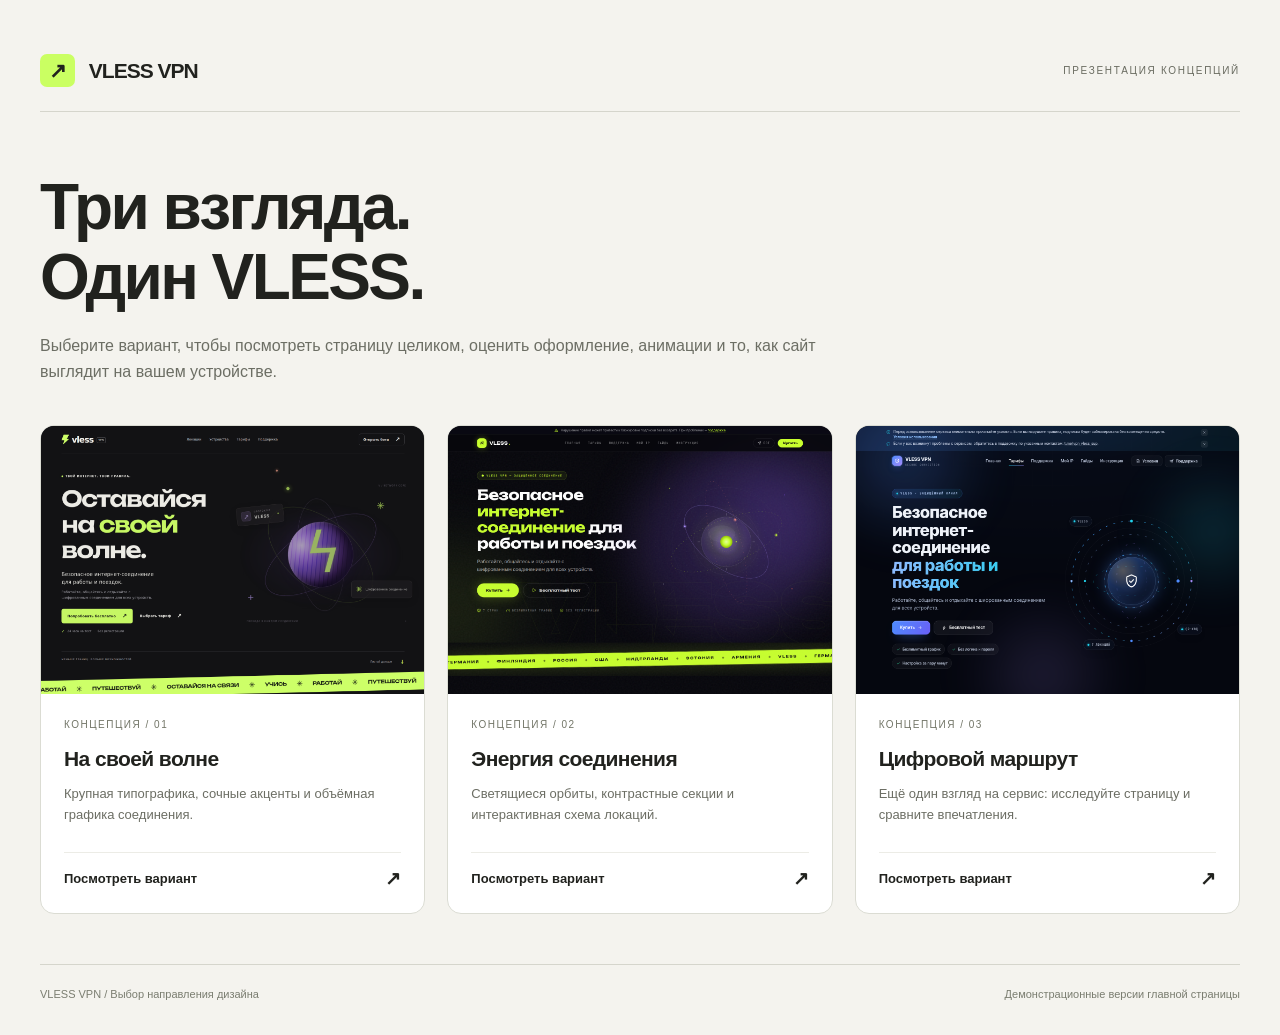
==== index.html @ c6b58009 "Publish three VLESS VPN design concepts" ====
<!doctype html>
<html lang="ru">
<head>
  <meta charset="utf-8">
  <meta name="viewport" content="width=device-width,initial-scale=1">
  <meta name="robots" content="noindex,nofollow">
  <meta name="theme-color" content="#f4f3ee">
  <title>VLESS VPN — варианты дизайна</title>
  <style>
    *{box-sizing:border-box}body{margin:0;background:#f4f3ee;color:#21221e;font:16px/1.6 Arial,Helvetica,sans-serif}main{max-width:1320px;margin:auto;padding:54px 40px 32px}header{display:flex;justify-content:space-between;align-items:center;border-bottom:1px solid #d5d5cc;padding-bottom:23px;gap:20px}.brand{font-weight:800;font-size:21px;letter-spacing:-1px}.brand span{background:#caff62;border-radius:7px;padding:5px 9px;margin-right:9px}.label{font-size:10px;letter-spacing:1.7px;text-transform:uppercase;color:#696b60}.intro{padding:60px 0 40px;max-width:790px}h1{font-size:clamp(36px,5vw,64px);line-height:1.1;letter-spacing:-2.6px;margin:0 0 21px}p{margin:0;color:#6c6e64}.grid{display:grid;grid-template-columns:repeat(3,1fr);gap:22px}.card{display:flex;flex-direction:column;border:1px solid #dbdcd3;background:#fff;border-radius:14px;overflow:hidden;transition:transform .2s,box-shadow .2s;color:inherit;text-decoration:none}.card:hover{transform:translateY(-5px);box-shadow:0 14px 34px #22220e0e}.card:focus-visible{outline:3px solid #7d5bd6;outline-offset:5px}.image{aspect-ratio:1.43;background:#17151f;overflow:hidden}.image img{width:100%;height:100%;object-fit:cover;object-position:top;display:block}.content{padding:23px;display:flex;flex-direction:column;flex:1}.number{font-size:10px;letter-spacing:1.5px;color:#727567}h2{font-size:21px;letter-spacing:-.6px;margin:9px 0}.content p{font-size:13px;margin-bottom:26px}.cta{margin-top:auto;border-top:1px solid #ecece6;padding-top:16px;font-size:13px;font-weight:700;display:flex;justify-content:space-between;gap:15px}.arrow{font-size:19px;line-height:1}footer{margin-top:50px;border-top:1px solid #d5d5cc;padding-top:21px;display:flex;justify-content:space-between;gap:20px;font-size:11px;color:#7a7d70}@media(max-width:900px){main{padding:28px 22px}.grid{grid-template-columns:1fr;max-width:640px}.intro{padding:45px 0 30px}h1{letter-spacing:-1.5px}.card{display:grid;grid-template-columns:1fr 1fr}.image{aspect-ratio:auto;min-height:235px}.content{padding:21px}.content p{margin-bottom:20px}}@media(max-width:480px){header .label{font-size:8px;letter-spacing:.8px}.card{display:flex}.image{aspect-ratio:1.43;min-height:0}.intro p{font-size:14px}footer{flex-direction:column;gap:7px}}@media(prefers-reduced-motion:reduce){.card{transition:none}}
  </style>
</head>
<body><main>
  <header><div class="brand"><span>↗</span> VLESS VPN</div><span class="label">Презентация концепций</span></header>
  <section class="intro"><h1>Три взгляда.<br>Один VLESS.</h1><p>Выберите вариант, чтобы посмотреть страницу целиком, оценить оформление, анимации и то, как сайт выглядит на вашем устройстве.</p></section>
  <div class="grid">
    <a class="card" href="variant1/"><div class="image"><img src="variant1/preview-desktop.png" alt="Первый вариант: крупная типографика, лайм и объёмное фиолетовое ядро" width="1440" height="1000"></div><div class="content"><span class="number">КОНЦЕПЦИЯ / 01</span><h2>На своей волне</h2><p>Крупная типографика, сочные акценты и объёмная графика соединения.</p><span class="cta">Посмотреть вариант <span class="arrow">↗</span></span></div></a>
    <a class="card" href="variant2/"><div class="image"><img src="variant2/preview-desktop.png" alt="Второй вариант: светящиеся орбиты, тёмный фон и яркие цветовые секции" width="1440" height="1000"></div><div class="content"><span class="number">КОНЦЕПЦИЯ / 02</span><h2>Энергия соединения</h2><p>Светящиеся орбиты, контрастные секции и интерактивная схема локаций.</p><span class="cta">Посмотреть вариант <span class="arrow">↗</span></span></div></a>
    <a class="card" href="variant3/"><div class="image"><img src="variant3/preview-desktop.png" alt="Третий вариант дизайна VLESS VPN" width="1440" height="1000"></div><div class="content"><span class="number">КОНЦЕПЦИЯ / 03</span><h2>Цифровой маршрут</h2><p>Ещё один взгляд на сервис: исследуйте страницу и сравните впечатления.</p><span class="cta">Посмотреть вариант <span class="arrow">↗</span></span></div></a>
  </div>
  <footer><span>VLESS VPN / Выбор направления дизайна</span><span>Демонстрационные версии главной страницы</span></footer>
</main></body>
</html>
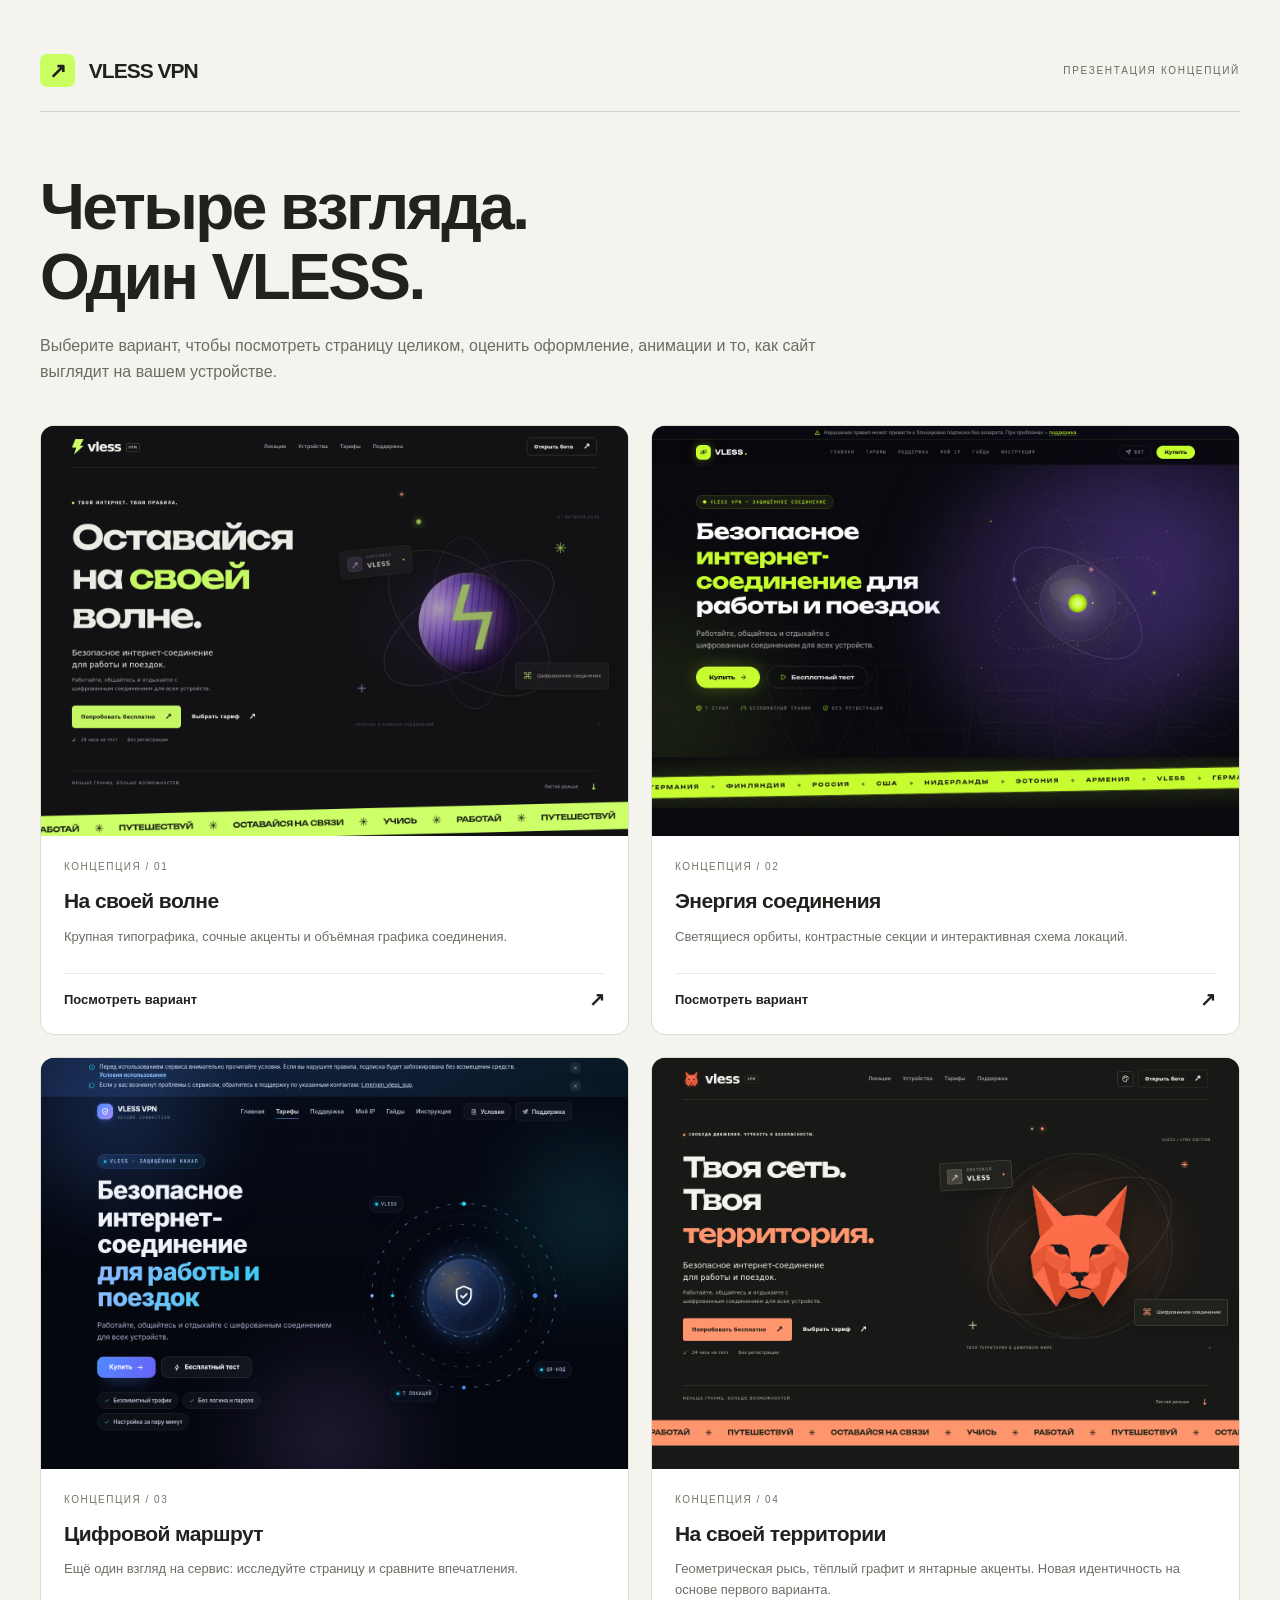
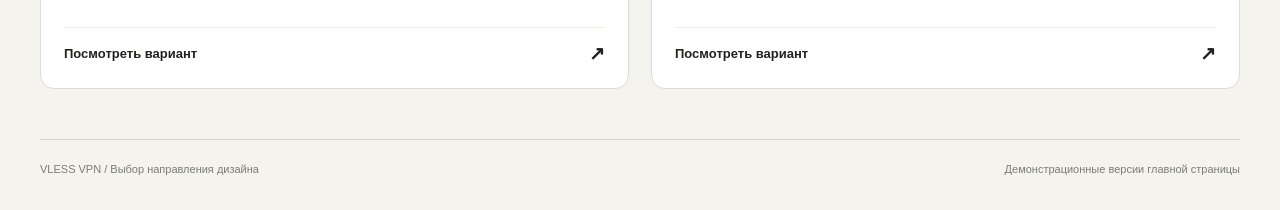
==== commit 96dbcf02: "Add a fourth concept with geometric lynx branding" ====
--- a/index.html
+++ b/index.html
@@ -8,15 +8,17 @@
   <title>VLESS VPN — варианты дизайна</title>
   <style>
     *{box-sizing:border-box}body{margin:0;background:#f4f3ee;color:#21221e;font:16px/1.6 Arial,Helvetica,sans-serif}main{max-width:1320px;margin:auto;padding:54px 40px 32px}header{display:flex;justify-content:space-between;align-items:center;border-bottom:1px solid #d5d5cc;padding-bottom:23px;gap:20px}.brand{font-weight:800;font-size:21px;letter-spacing:-1px}.brand span{background:#caff62;border-radius:7px;padding:5px 9px;margin-right:9px}.label{font-size:10px;letter-spacing:1.7px;text-transform:uppercase;color:#696b60}.intro{padding:60px 0 40px;max-width:790px}h1{font-size:clamp(36px,5vw,64px);line-height:1.1;letter-spacing:-2.6px;margin:0 0 21px}p{margin:0;color:#6c6e64}.grid{display:grid;grid-template-columns:repeat(3,1fr);gap:22px}.card{display:flex;flex-direction:column;border:1px solid #dbdcd3;background:#fff;border-radius:14px;overflow:hidden;transition:transform .2s,box-shadow .2s;color:inherit;text-decoration:none}.card:hover{transform:translateY(-5px);box-shadow:0 14px 34px #22220e0e}.card:focus-visible{outline:3px solid #7d5bd6;outline-offset:5px}.image{aspect-ratio:1.43;background:#17151f;overflow:hidden}.image img{width:100%;height:100%;object-fit:cover;object-position:top;display:block}.content{padding:23px;display:flex;flex-direction:column;flex:1}.number{font-size:10px;letter-spacing:1.5px;color:#727567}h2{font-size:21px;letter-spacing:-.6px;margin:9px 0}.content p{font-size:13px;margin-bottom:26px}.cta{margin-top:auto;border-top:1px solid #ecece6;padding-top:16px;font-size:13px;font-weight:700;display:flex;justify-content:space-between;gap:15px}.arrow{font-size:19px;line-height:1}footer{margin-top:50px;border-top:1px solid #d5d5cc;padding-top:21px;display:flex;justify-content:space-between;gap:20px;font-size:11px;color:#7a7d70}@media(max-width:900px){main{padding:28px 22px}.grid{grid-template-columns:1fr;max-width:640px}.intro{padding:45px 0 30px}h1{letter-spacing:-1.5px}.card{display:grid;grid-template-columns:1fr 1fr}.image{aspect-ratio:auto;min-height:235px}.content{padding:21px}.content p{margin-bottom:20px}}@media(max-width:480px){header .label{font-size:8px;letter-spacing:.8px}.card{display:flex}.image{aspect-ratio:1.43;min-height:0}.intro p{font-size:14px}footer{flex-direction:column;gap:7px}}@media(prefers-reduced-motion:reduce){.card{transition:none}}
+    .grid{grid-template-columns:repeat(2,minmax(0,1fr))}@media(max-width:900px){.grid{grid-template-columns:1fr}}
   </style>
 </head>
 <body><main>
   <header><div class="brand"><span>↗</span> VLESS VPN</div><span class="label">Презентация концепций</span></header>
-  <section class="intro"><h1>Три взгляда.<br>Один VLESS.</h1><p>Выберите вариант, чтобы посмотреть страницу целиком, оценить оформление, анимации и то, как сайт выглядит на вашем устройстве.</p></section>
+  <section class="intro"><h1>Четыре взгляда.<br>Один VLESS.</h1><p>Выберите вариант, чтобы посмотреть страницу целиком, оценить оформление, анимации и то, как сайт выглядит на вашем устройстве.</p></section>
   <div class="grid">
     <a class="card" href="variant1/"><div class="image"><img src="variant1/preview-desktop.png" alt="Первый вариант: крупная типографика, лайм и объёмное фиолетовое ядро" width="1440" height="1000"></div><div class="content"><span class="number">КОНЦЕПЦИЯ / 01</span><h2>На своей волне</h2><p>Крупная типографика, сочные акценты и объёмная графика соединения.</p><span class="cta">Посмотреть вариант <span class="arrow">↗</span></span></div></a>
     <a class="card" href="variant2/"><div class="image"><img src="variant2/preview-desktop.png" alt="Второй вариант: светящиеся орбиты, тёмный фон и яркие цветовые секции" width="1440" height="1000"></div><div class="content"><span class="number">КОНЦЕПЦИЯ / 02</span><h2>Энергия соединения</h2><p>Светящиеся орбиты, контрастные секции и интерактивная схема локаций.</p><span class="cta">Посмотреть вариант <span class="arrow">↗</span></span></div></a>
     <a class="card" href="variant3/"><div class="image"><img src="variant3/preview-desktop.png" alt="Третий вариант дизайна VLESS VPN" width="1440" height="1000"></div><div class="content"><span class="number">КОНЦЕПЦИЯ / 03</span><h2>Цифровой маршрут</h2><p>Ещё один взгляд на сервис: исследуйте страницу и сравните впечатления.</p><span class="cta">Посмотреть вариант <span class="arrow">↗</span></span></div></a>
+    <a class="card" href="variant4/"><div class="image"><img src="variant4/preview-desktop.png" alt="Четвёртый вариант: геометрическая рысь, тёплый графит и оранжевые акценты" width="1440" height="1000"></div><div class="content"><span class="number">КОНЦЕПЦИЯ / 04</span><h2>На своей территории</h2><p>Геометрическая рысь, тёплый графит и янтарные акценты. Новая идентичность на основе первого варианта.</p><span class="cta">Посмотреть вариант <span class="arrow">↗</span></span></div></a>
   </div>
   <footer><span>VLESS VPN / Выбор направления дизайна</span><span>Демонстрационные версии главной страницы</span></footer>
 </main></body>
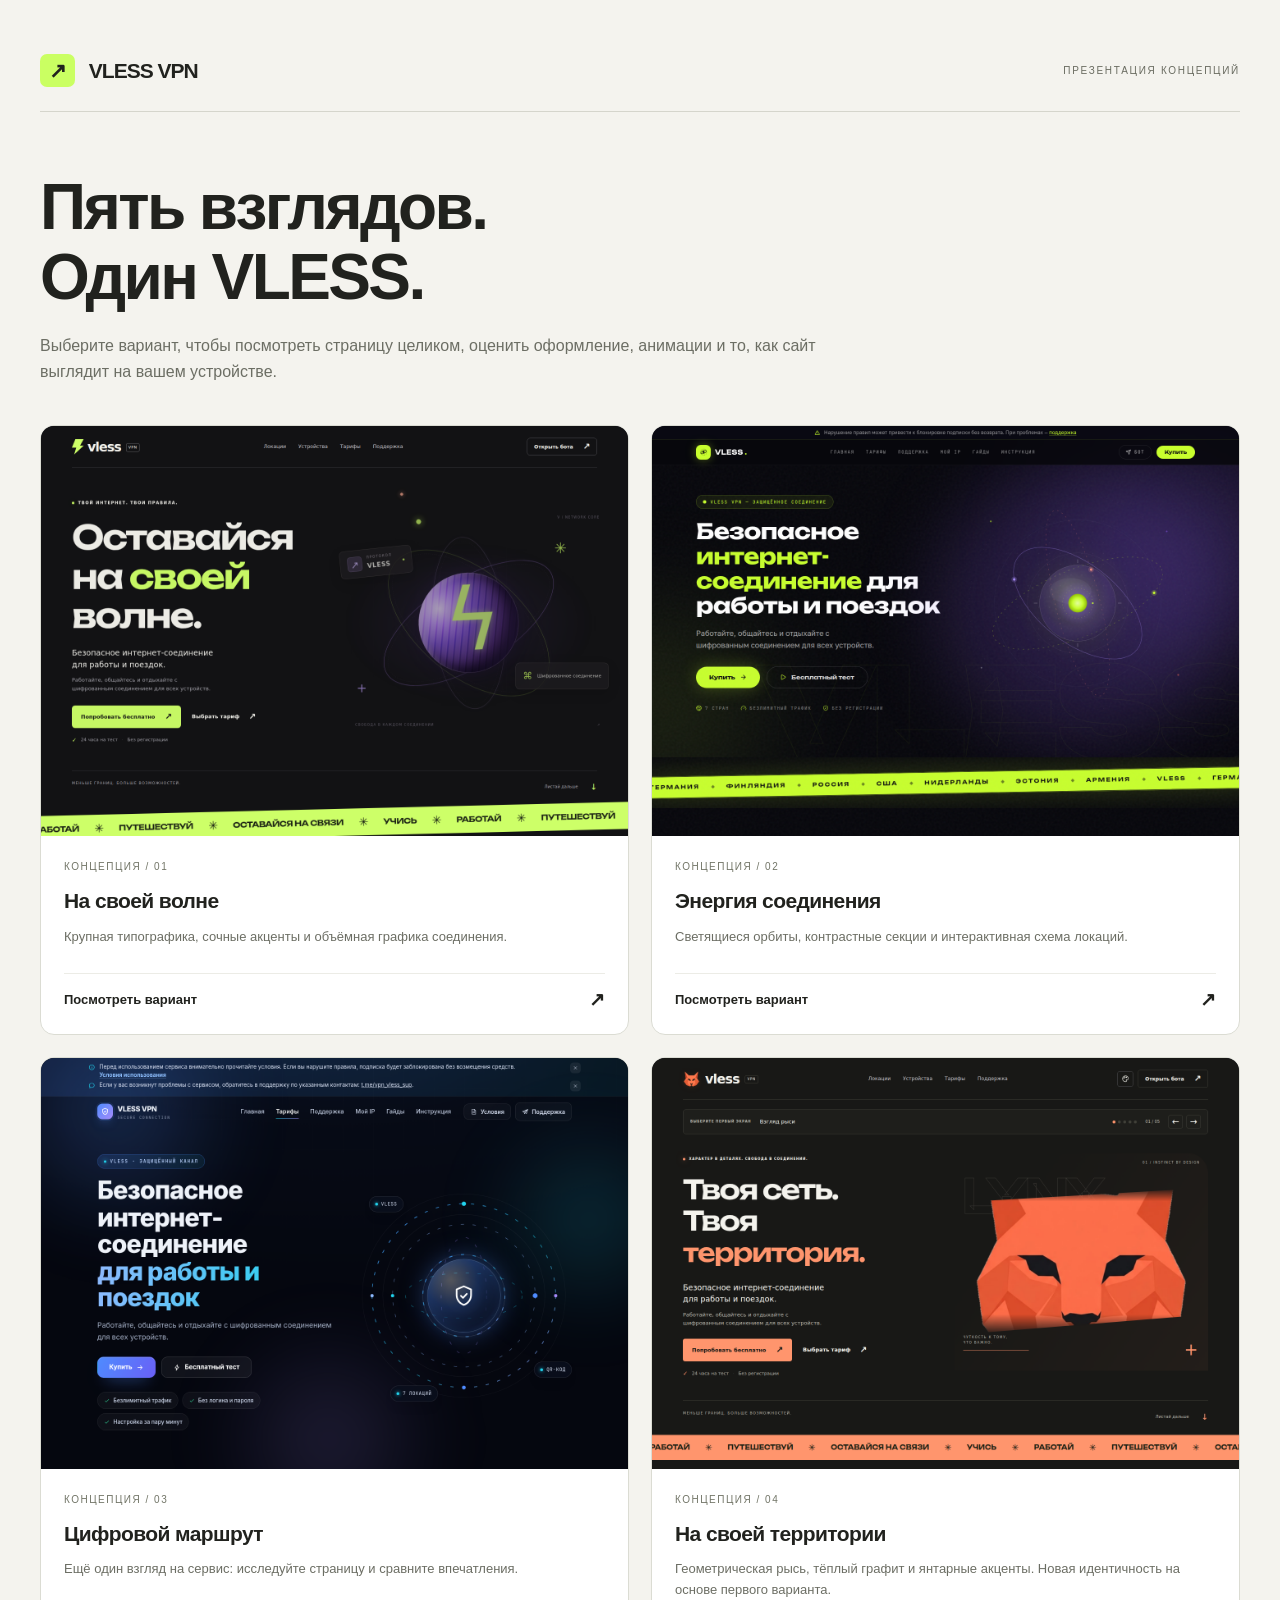
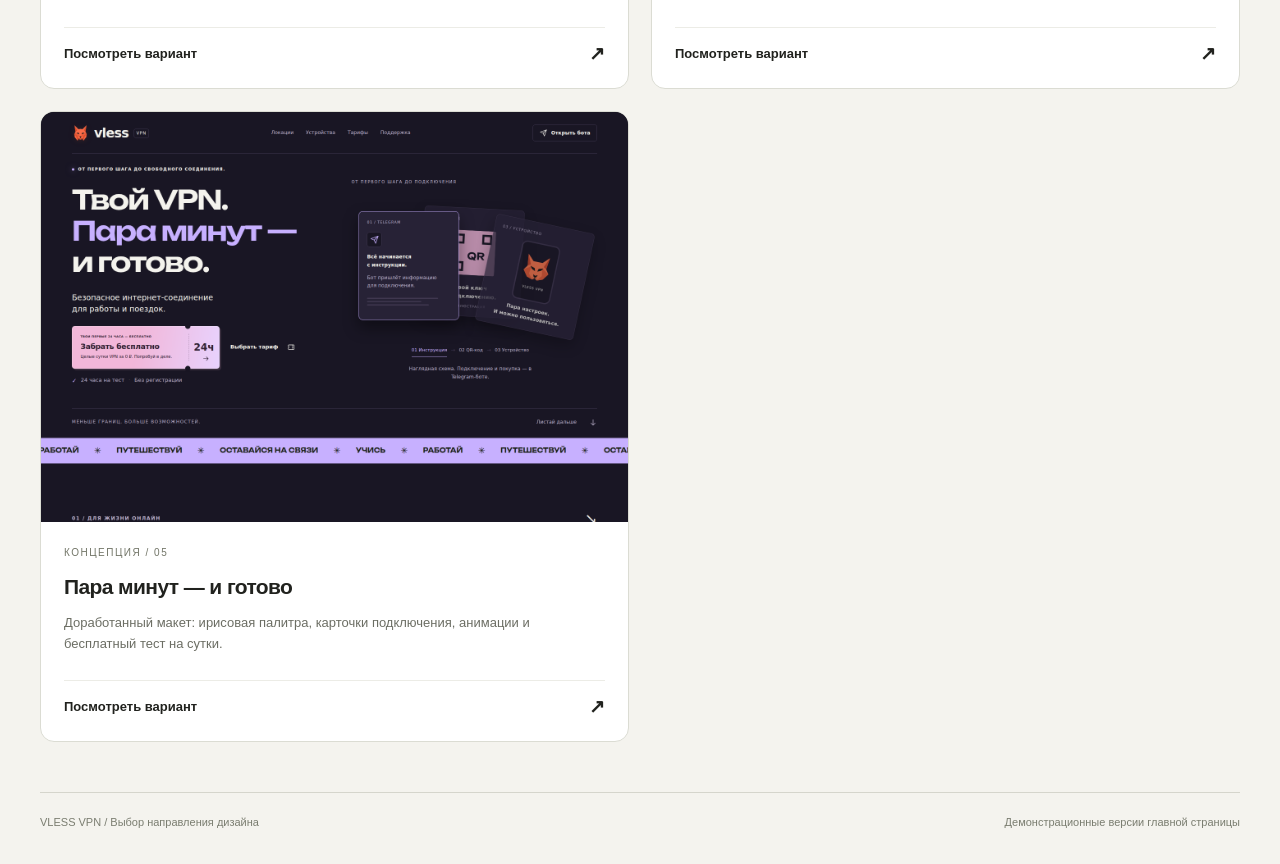
==== commit 8612fa98: "Publish refined iris layout as variant5" ====
--- a/index.html
+++ b/index.html
@@ -13,12 +13,13 @@
 </head>
 <body><main>
   <header><div class="brand"><span>↗</span> VLESS VPN</div><span class="label">Презентация концепций</span></header>
-  <section class="intro"><h1>Четыре взгляда.<br>Один VLESS.</h1><p>Выберите вариант, чтобы посмотреть страницу целиком, оценить оформление, анимации и то, как сайт выглядит на вашем устройстве.</p></section>
+  <section class="intro"><h1>Пять взглядов.<br>Один VLESS.</h1><p>Выберите вариант, чтобы посмотреть страницу целиком, оценить оформление, анимации и то, как сайт выглядит на вашем устройстве.</p></section>
   <div class="grid">
     <a class="card" href="variant1/"><div class="image"><img src="variant1/preview-desktop.png" alt="Первый вариант: крупная типографика, лайм и объёмное фиолетовое ядро" width="1440" height="1000"></div><div class="content"><span class="number">КОНЦЕПЦИЯ / 01</span><h2>На своей волне</h2><p>Крупная типографика, сочные акценты и объёмная графика соединения.</p><span class="cta">Посмотреть вариант <span class="arrow">↗</span></span></div></a>
     <a class="card" href="variant2/"><div class="image"><img src="variant2/preview-desktop.png" alt="Второй вариант: светящиеся орбиты, тёмный фон и яркие цветовые секции" width="1440" height="1000"></div><div class="content"><span class="number">КОНЦЕПЦИЯ / 02</span><h2>Энергия соединения</h2><p>Светящиеся орбиты, контрастные секции и интерактивная схема локаций.</p><span class="cta">Посмотреть вариант <span class="arrow">↗</span></span></div></a>
     <a class="card" href="variant3/"><div class="image"><img src="variant3/preview-desktop.png" alt="Третий вариант дизайна VLESS VPN" width="1440" height="1000"></div><div class="content"><span class="number">КОНЦЕПЦИЯ / 03</span><h2>Цифровой маршрут</h2><p>Ещё один взгляд на сервис: исследуйте страницу и сравните впечатления.</p><span class="cta">Посмотреть вариант <span class="arrow">↗</span></span></div></a>
     <a class="card" href="variant4/"><div class="image"><img src="variant4/preview-desktop.png" alt="Четвёртый вариант: геометрическая рысь, тёплый графит и оранжевые акценты" width="1440" height="1000"></div><div class="content"><span class="number">КОНЦЕПЦИЯ / 04</span><h2>На своей территории</h2><p>Геометрическая рысь, тёплый графит и янтарные акценты. Новая идентичность на основе первого варианта.</p><span class="cta">Посмотреть вариант <span class="arrow">↗</span></span></div></a>
+    <a class="card" href="variant5/"><div class="image"><img src="variant5/preview-desktop.png" alt="Пятый вариант: ирисовые акценты, карточки подключения и бесплатный тест" width="1440" height="1000"></div><div class="content"><span class="number">КОНЦЕПЦИЯ / 05</span><h2>Пара минут — и готово</h2><p>Доработанный макет: ирисовая палитра, карточки подключения, анимации и бесплатный тест на сутки.</p><span class="cta">Посмотреть вариант <span class="arrow">↗</span></span></div></a>
   </div>
   <footer><span>VLESS VPN / Выбор направления дизайна</span><span>Демонстрационные версии главной страницы</span></footer>
 </main></body>
